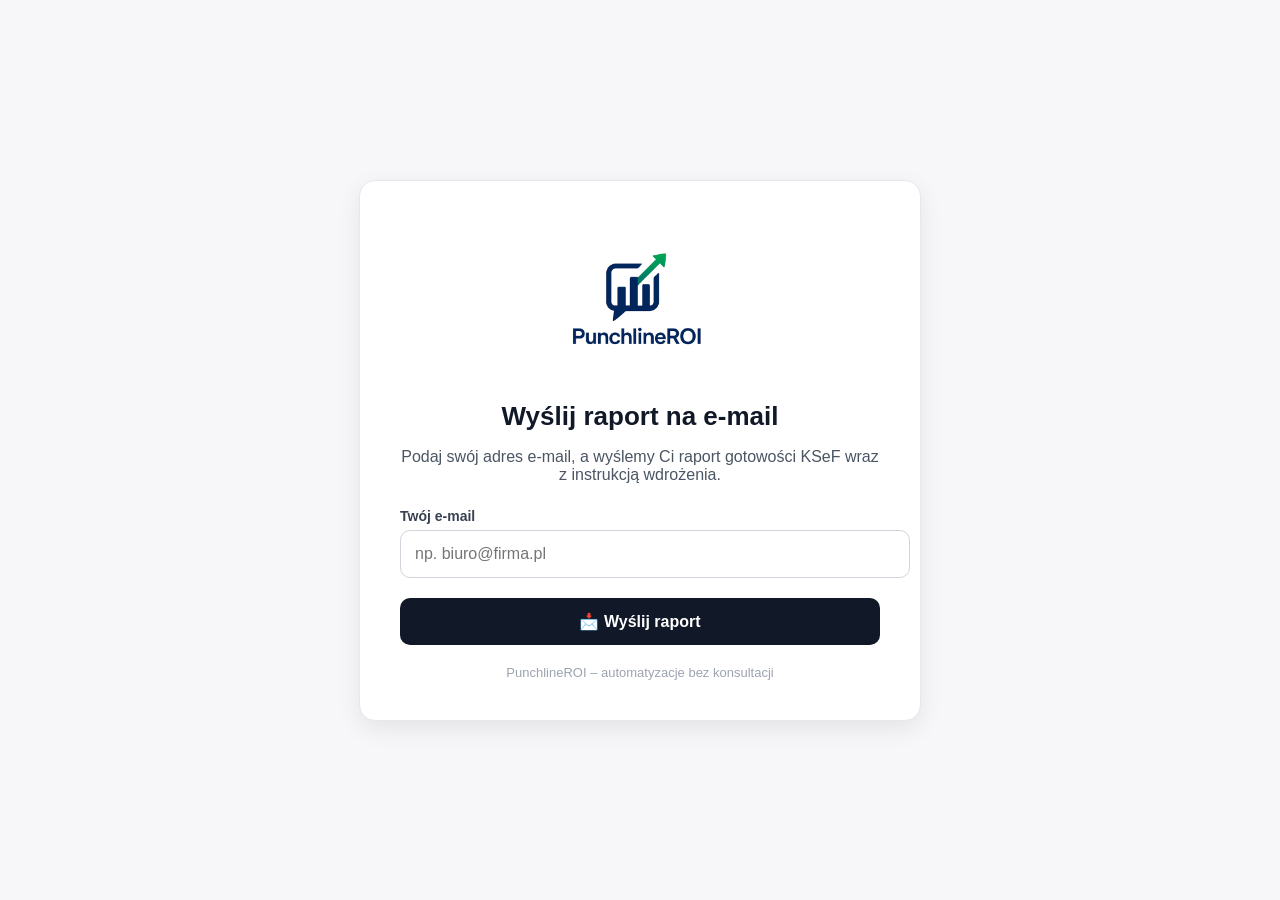
==== ksef-email/index.html @ bf5280ea "Fix netlify.toml" ====
<!DOCTYPE html>
<html lang="pl">

<head>
  <meta charset="UTF-8" />
  <meta name="viewport" content="width=device-width, initial-scale=1.0" />
  <title>PunchlineROI – Wyślij raport</title>

  <style>
    body {
      font-family: Inter, Arial, sans-serif;
      background: #f7f7f9;
      margin: 0;
      padding: 0;
      display: flex;
      justify-content: center;
      align-items: center;
      min-height: 100vh;
      color: #1a1a1a;
    }

    .container {
      background: #ffffff;
      padding: 40px;
      border-radius: 16px;
      max-width: 480px;
      width: 90%;
      box-shadow: 0 8px 24px rgba(0, 0, 0, 0.08);
      border: 1px solid #e5e7eb;
      animation: fadeIn 0.6s ease-out;
    }

    @keyframes fadeIn {
      from {
        opacity: 0;
        transform: translateY(20px);
      }

      to {
        opacity: 1;
        transform: translateY(0);
      }
    }

    .logo {
      display: block;
      margin: 0 auto 20px auto;
      width: 160px;
      animation: pulse 2s infinite;
    }

    @keyframes pulse {
      0% {
        transform: scale(1);
      }

      50% {
        transform: scale(1.05);
      }

      100% {
        transform: scale(1);
      }
    }

    h1 {
      font-size: 26px;
      margin-bottom: 10px;
      font-weight: 700;
      color: #111827;
      text-align: center;
    }

    p {
      font-size: 16px;
      margin-bottom: 24px;
      color: #4b5563;
      text-align: center;
    }

    label {
      font-size: 14px;
      font-weight: 600;
      margin-bottom: 6px;
      display: block;
      color: #374151;
    }

    input[type="email"] {
      width: 100%;
      padding: 14px;
      border-radius: 10px;
      border: 1px solid #d1d5db;
      font-size: 16px;
      margin-bottom: 20px;
      transition: border 0.2s, box-shadow 0.2s;
    }

    input[type="email"]:focus {
      border-color: #6366f1;
      box-shadow: 0 0 0 3px rgba(99, 102, 241, 0.2);
      outline: none;
    }

    button {
      width: 100%;
      padding: 14px;
      background: #111827;
      color: white;
      border: none;
      border-radius: 10px;
      font-size: 16px;
      font-weight: 600;
      cursor: pointer;
      transition: transform 0.2s, background 0.2s;
    }

    button:hover {
      background: #000000;
      transform: translateY(-2px);
    }

    .footer {
      margin-top: 20px;
      font-size: 13px;
      color: #9ca3af;
      text-align: center;
    }
  </style>
</head>

<body>
  <div class="container">
    <!-- Twoje logo -->
    <img src="/assets/logo.png" alt="PunchlineROI" class="logo" />

    <h1>Wyślij raport na e‑mail</h1>
    <p>Podaj swój adres e‑mail, a wyślemy Ci raport gotowości KSeF wraz z instrukcją wdrożenia.</p>

    <form name="ksef-report" method="POST" data-netlify="true" action="/thank-you.html">
      <label for="email">Twój e‑mail</label>
      <input type="email" id="email" name="email" placeholder="np. biuro@firma.pl" required />

      <!-- Hidden fields uzupełniane przez JS -->
      <input type="hidden" name="score" id="scoreField" />
      <input type="hidden" name="missing" id="missingField" />
      <input type="hidden" name="source" id="sourceField" />

      <button type="submit">📩 Wyślij raport</button>
    </form>

    <div class="footer">PunchlineROI – automatyzacje bez konsultacji</div>
  </div>

  <script>
    // Pobieranie danych z localStorage (ustawianych w overlay raportu)
    document.getElementById("scoreField").value = localStorage.getItem("score") || "";
    document.getElementById("missingField").value = localStorage.getItem("missing") || "";
    document.getElementById("sourceField").value = localStorage.getItem("source") || "";
  </script>
</body>

</html>
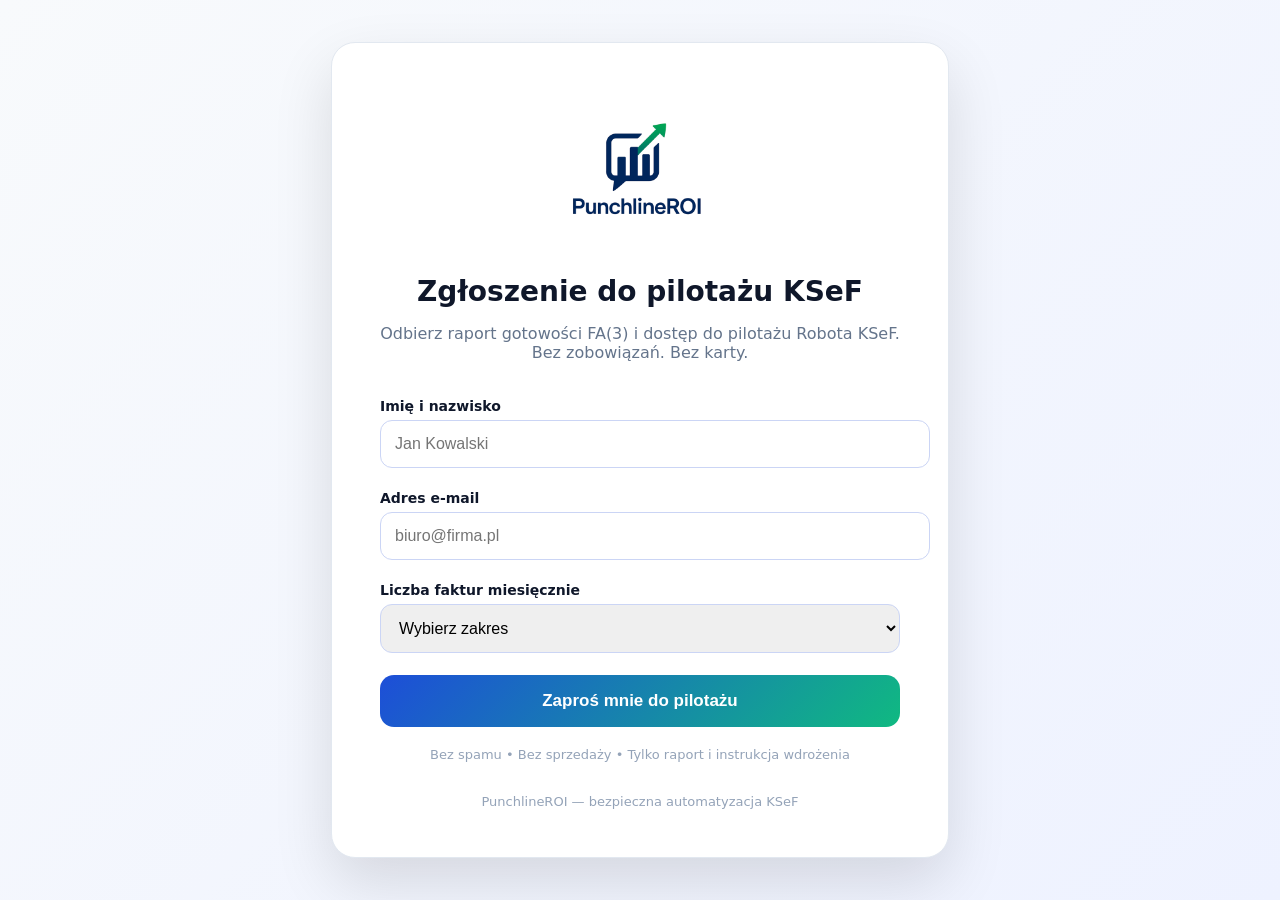
==== commit fa75f329: "Add KSeF pilot signup flow and fix CTA routing" ====
--- a/ksef-email/index.html
+++ b/ksef-email/index.html
@@ -2,31 +2,38 @@
 <html lang="pl">
 
 <head>
-  <meta charset="UTF-8" />
-  <meta name="viewport" content="width=device-width, initial-scale=1.0" />
-  <title>PunchlineROI – Wyślij raport</title>
+  <meta charset="UTF-8">
+  <meta name="viewport" content="width=device-width, initial-scale=1.0">
+  <title>PunchlineROI – Zgłoszenie do pilotażu KSeF</title>
 
   <style>
-    body {
-      font-family: Inter, Arial, sans-serif;
-      background: #f7f7f9;
-      margin: 0;
-      padding: 0;
-      display: flex;
-      justify-content: center;
-      align-items: center;
-      min-height: 100vh;
-      color: #1a1a1a;
+    :root {
+      --blue: #1D4ED8;
+      --green: #10B981;
+      --dark: #0f172a;
+      --gray: #64748b;
+      --border: #e2e8f0;
     }
 
-    .container {
-      background: #ffffff;
-      padding: 40px;
-      border-radius: 16px;
-      max-width: 480px;
-      width: 90%;
-      box-shadow: 0 8px 24px rgba(0, 0, 0, 0.08);
-      border: 1px solid #e5e7eb;
+    body {
+      margin: 0;
+      min-height: 100vh;
+      background: linear-gradient(135deg, #f8fafc, #eef2ff);
+      font-family: Inter, system-ui, sans-serif;
+      display: flex;
+      align-items: center;
+      justify-content: center;
+      color: #0f172a;
+    }
+
+    .form-wrapper {
+      background: white;
+      max-width: 520px;
+      width: 92%;
+      padding: 48px;
+      border-radius: 24px;
+      box-shadow: 0 25px 60px rgba(0, 0, 0, 0.12);
+      border: 1px solid var(--border);
       animation: fadeIn 0.6s ease-out;
     }
 
@@ -44,120 +51,127 @@
 
     .logo {
       display: block;
-      margin: 0 auto 20px auto;
+      margin: 0 auto 24px;
       width: 160px;
-      animation: pulse 2s infinite;
-    }
-
-    @keyframes pulse {
-      0% {
-        transform: scale(1);
-      }
-
-      50% {
-        transform: scale(1.05);
-      }
-
-      100% {
-        transform: scale(1);
-      }
     }
 
     h1 {
-      font-size: 26px;
-      margin-bottom: 10px;
-      font-weight: 700;
-      color: #111827;
+      font-size: 28px;
+      font-weight: 800;
       text-align: center;
+      margin-bottom: 12px;
     }
 
-    p {
+    .subtitle {
+      text-align: center;
       font-size: 16px;
-      margin-bottom: 24px;
-      color: #4b5563;
-      text-align: center;
+      color: var(--gray);
+      margin-bottom: 36px;
     }
 
     label {
+      display: block;
       font-size: 14px;
       font-weight: 600;
       margin-bottom: 6px;
-      display: block;
-      color: #374151;
     }
 
-    input[type="email"] {
+    input,
+    select {
       width: 100%;
       padding: 14px;
-      border-radius: 10px;
-      border: 1px solid #d1d5db;
+      border-radius: 12px;
+      border: 1px solid #cbd5f5;
       font-size: 16px;
-      margin-bottom: 20px;
+      margin-bottom: 22px;
       transition: border 0.2s, box-shadow 0.2s;
     }
 
-    input[type="email"]:focus {
-      border-color: #6366f1;
-      box-shadow: 0 0 0 3px rgba(99, 102, 241, 0.2);
+    input:focus,
+    select:focus {
       outline: none;
+      border-color: var(--blue);
+      box-shadow: 0 0 0 3px rgba(29, 78, 216, 0.15);
     }
 
     button {
       width: 100%;
-      padding: 14px;
-      background: #111827;
+      padding: 16px;
+      border-radius: 14px;
+      border: none;
+      background: linear-gradient(135deg, var(--blue), var(--green));
       color: white;
-      border: none;
-      border-radius: 10px;
-      font-size: 16px;
-      font-weight: 600;
+      font-size: 17px;
+      font-weight: 700;
       cursor: pointer;
-      transition: transform 0.2s, background 0.2s;
+      transition: transform 0.2s, box-shadow 0.2s;
     }
 
     button:hover {
-      background: #000000;
       transform: translateY(-2px);
+      box-shadow: 0 12px 30px rgba(16, 185, 129, 0.35);
+    }
+
+    .microcopy {
+      margin-top: 18px;
+      font-size: 13px;
+      color: #94a3b8;
+      text-align: center;
+      line-height: 1.6;
     }
 
     .footer {
-      margin-top: 20px;
+      margin-top: 28px;
+      text-align: center;
       font-size: 13px;
-      color: #9ca3af;
-      text-align: center;
+      color: #94a3b8;
     }
   </style>
 </head>
 
 <body>
-  <div class="container">
-    <!-- Twoje logo -->
-    <img src="/assets/logo.png" alt="PunchlineROI" class="logo" />
 
-    <h1>Wyślij raport na e‑mail</h1>
-    <p>Podaj swój adres e‑mail, a wyślemy Ci raport gotowości KSeF wraz z instrukcją wdrożenia.</p>
+  <div class="form-wrapper">
 
-    <form name="ksef-report" method="POST" data-netlify="true" action="/thank-you.html">
-      <label for="email">Twój e‑mail</label>
-      <input type="email" id="email" name="email" placeholder="np. biuro@firma.pl" required />
+    <img src="assets/logo.png" alt="PunchlineROI" class="logo">
 
-      <!-- Hidden fields uzupełniane przez JS -->
-      <input type="hidden" name="score" id="scoreField" />
-      <input type="hidden" name="missing" id="missingField" />
-      <input type="hidden" name="source" id="sourceField" />
+    <h1>Zgłoszenie do pilotażu KSeF</h1>
+    <p class="subtitle">
+      Odbierz raport gotowości FA(3) i dostęp do pilotażu Robota KSeF.
+      Bez zobowiązań. Bez karty.
+    </p>
 
-      <button type="submit">📩 Wyślij raport</button>
+    <form name="pilot-ksef" method="POST" data-netlify="true" action="/thank-you.html">
+
+      <label>Imię i nazwisko</label>
+      <input type="text" name="name" placeholder="Jan Kowalski" required>
+
+      <label>Adres e‑mail</label>
+      <input type="email" name="email" placeholder="biuro@firma.pl" required>
+
+      <label>Liczba faktur miesięcznie</label>
+      <select name="volume" required>
+        <option value="">Wybierz zakres</option>
+        <option value="0-100">0–100</option>
+        <option value="100-500">100–500</option>
+        <option value="500-2000">500–2000</option>
+        <option value="2000+">2000+</option>
+      </select>
+
+      <button type="submit">Zaproś mnie do pilotażu</button>
+
+      <div class="microcopy">
+        Bez spamu • Bez sprzedaży • Tylko raport i instrukcja wdrożenia
+      </div>
+
     </form>
 
-    <div class="footer">PunchlineROI – automatyzacje bez konsultacji</div>
+    <div class="footer">
+      PunchlineROI — bezpieczna automatyzacja KSeF
+    </div>
+
   </div>
 
-  <script>
-    // Pobieranie danych z localStorage (ustawianych w overlay raportu)
-    document.getElementById("scoreField").value = localStorage.getItem("score") || "";
-    document.getElementById("missingField").value = localStorage.getItem("missing") || "";
-    document.getElementById("sourceField").value = localStorage.getItem("source") || "";
-  </script>
 </body>
 
 </html>
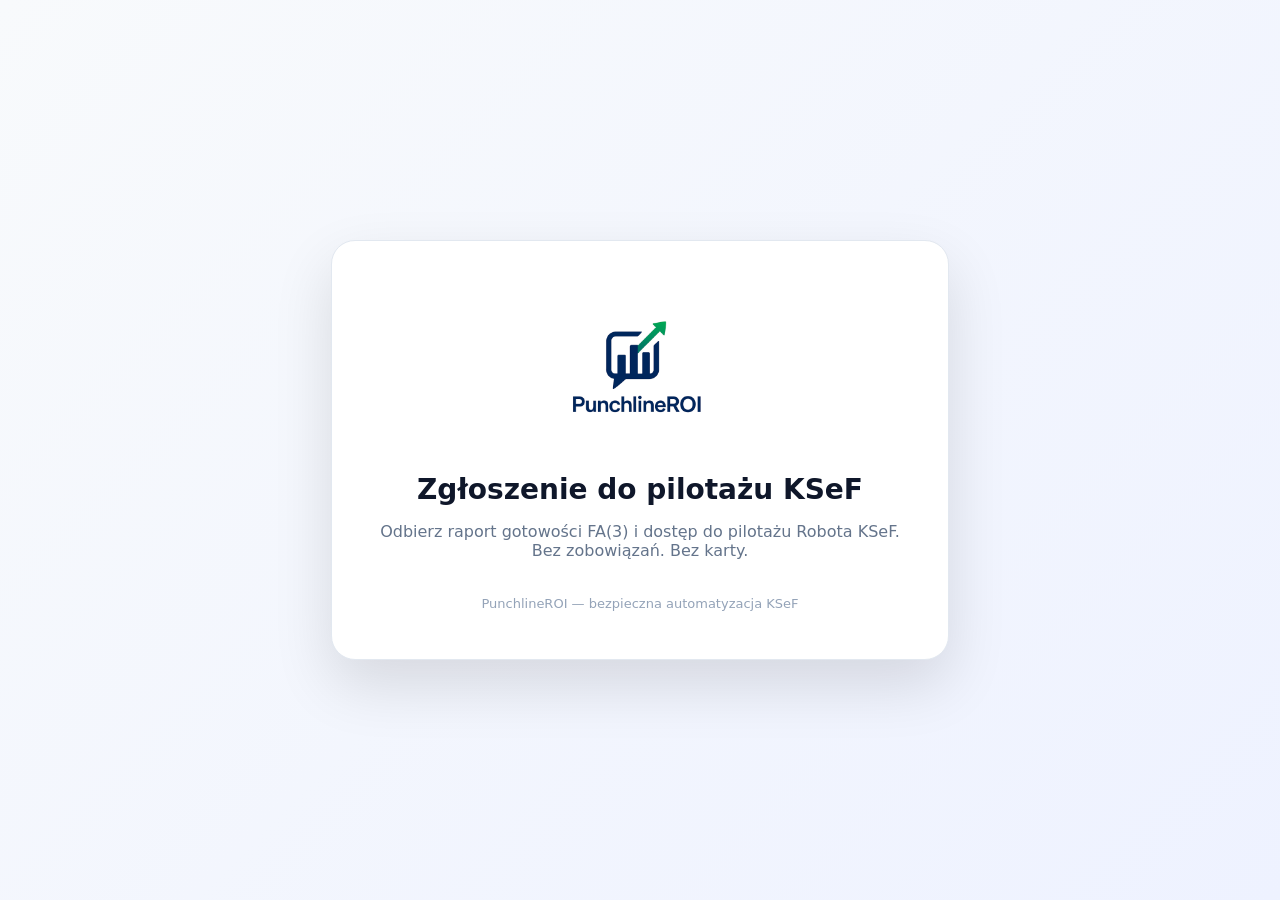
==== commit 7f24fb71: "Fix Netlify Forms detection and landing page redirect" ====
--- a/ksef-email/index.html
+++ b/ksef-email/index.html
@@ -141,29 +141,8 @@
       Bez zobowiązań. Bez karty.
     </p>
 
-    <form name="pilot-ksef" method="POST" data-netlify="true" action="/thank-you.html">
 
-      <label>Imię i nazwisko</label>
-      <input type="text" name="name" placeholder="Jan Kowalski" required>
-
-      <label>Adres e‑mail</label>
-      <input type="email" name="email" placeholder="biuro@firma.pl" required>
-
-      <label>Liczba faktur miesięcznie</label>
-      <select name="volume" required>
-        <option value="">Wybierz zakres</option>
-        <option value="0-100">0–100</option>
-        <option value="100-500">100–500</option>
-        <option value="500-2000">500–2000</option>
-        <option value="2000+">2000+</option>
-      </select>
-
-      <button type="submit">Zaproś mnie do pilotażu</button>
-
-      <div class="microcopy">
-        Bez spamu • Bez sprzedaży • Tylko raport i instrukcja wdrożenia
-      </div>
-
+    <form name="pilot-ksef" method="POST" data-netlify="true" netlify action="/ksef-email/thank-you.html">
     </form>
 
     <div class="footer">
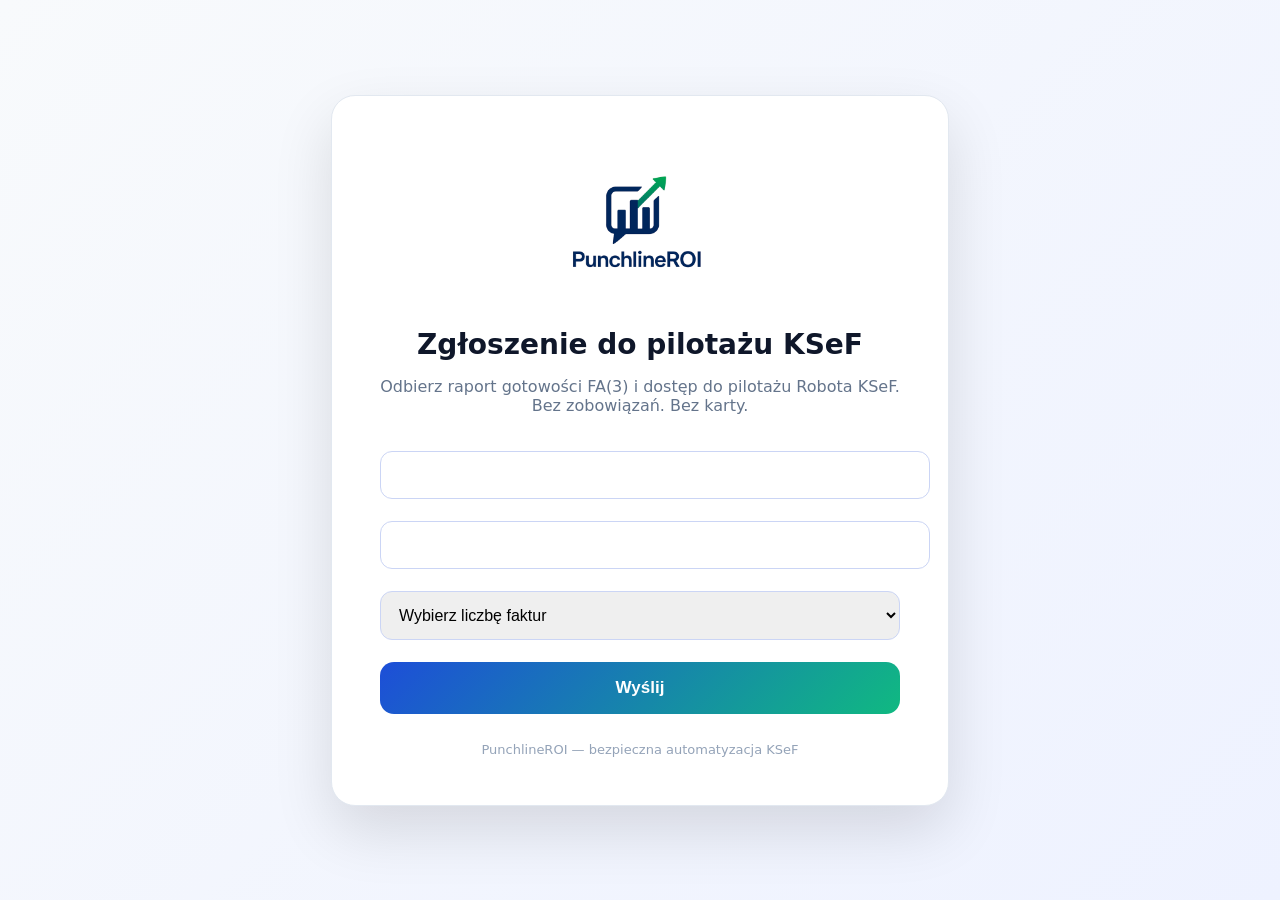
==== commit 3426c10f: "Enable Netlify Forms and fix redirect to landing page" ====
--- a/ksef-email/index.html
+++ b/ksef-email/index.html
@@ -143,6 +143,16 @@
 
 
     <form name="pilot-ksef" method="POST" data-netlify="true" netlify action="/ksef-email/thank-you.html">
+      <input type="text" name="name" required>
+      <input type="email" name="email" required>
+      <select name="invoices" required>
+        <option value="">Wybierz liczbę faktur</option>
+        <option value="0-100">0–100</option>
+        <option value="100-500">100–500</option>
+        <option value="500-2000">500–2000</option>
+        <option value="2000+">2000+</option>
+      </select>
+      <button type="submit">Wyślij</button>
     </form>
 
     <div class="footer">
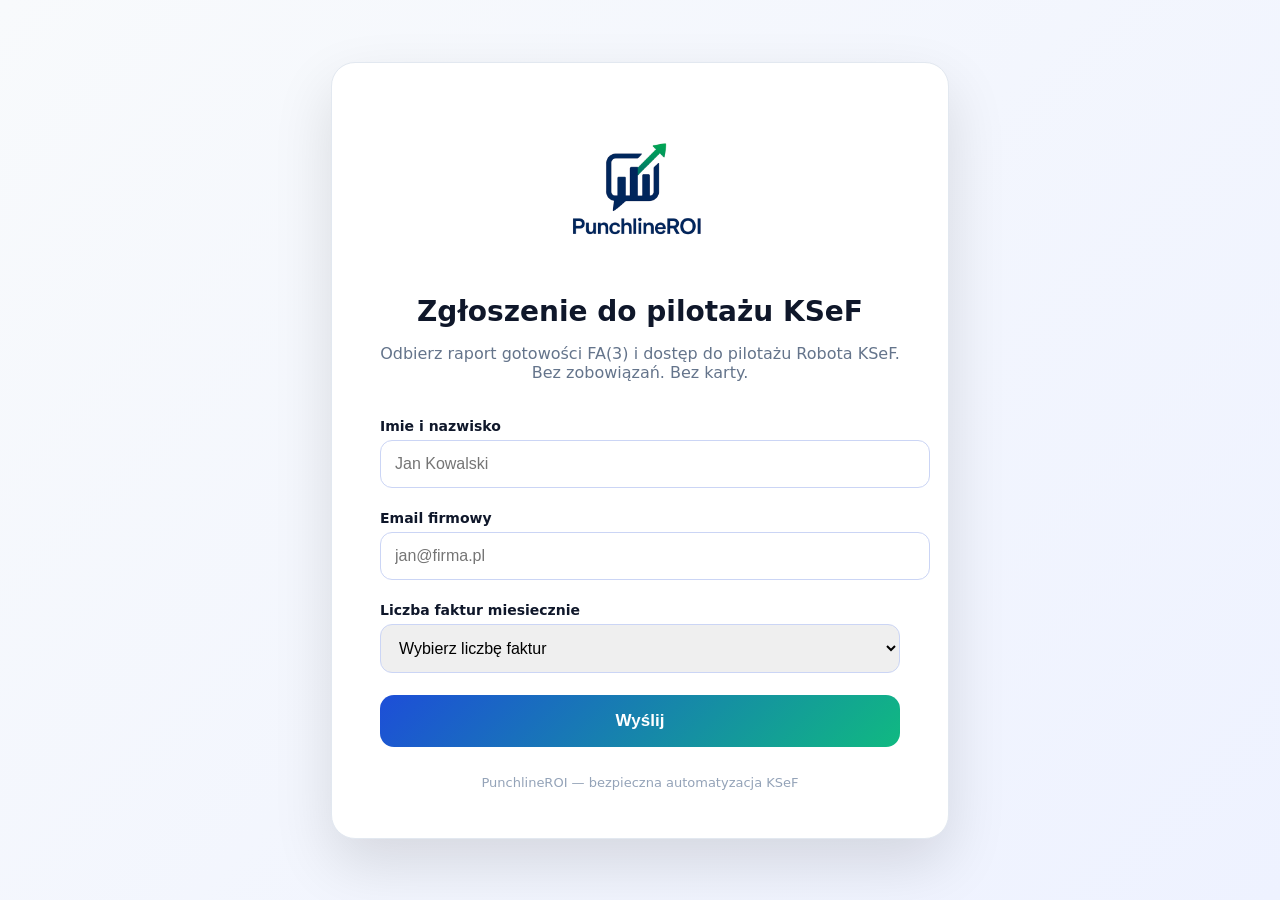
==== commit d3ad9ccf: "Aktualizacja landing page: index, kalkulator i nowe pliki" ====
--- a/ksef-email/index.html
+++ b/ksef-email/index.html
@@ -143,9 +143,12 @@
 
 
     <form name="pilot-ksef" method="POST" data-netlify="true" netlify action="/ksef-email/thank-you.html">
-      <input type="text" name="name" required>
-      <input type="email" name="email" required>
-      <select name="invoices" required>
+      <label for="name">Imie i nazwisko</label>
+      <input type="text" name="name" id="name" placeholder="Jan Kowalski" required>
+      <label for="email">Email firmowy</label>
+      <input type="email" name="email" id="email" placeholder="jan@firma.pl" required>
+      <label for="invoices">Liczba faktur miesiecznie</label>
+      <select name="invoices" id="invoices" required>
         <option value="">Wybierz liczbę faktur</option>
         <option value="0-100">0–100</option>
         <option value="100-500">100–500</option>
